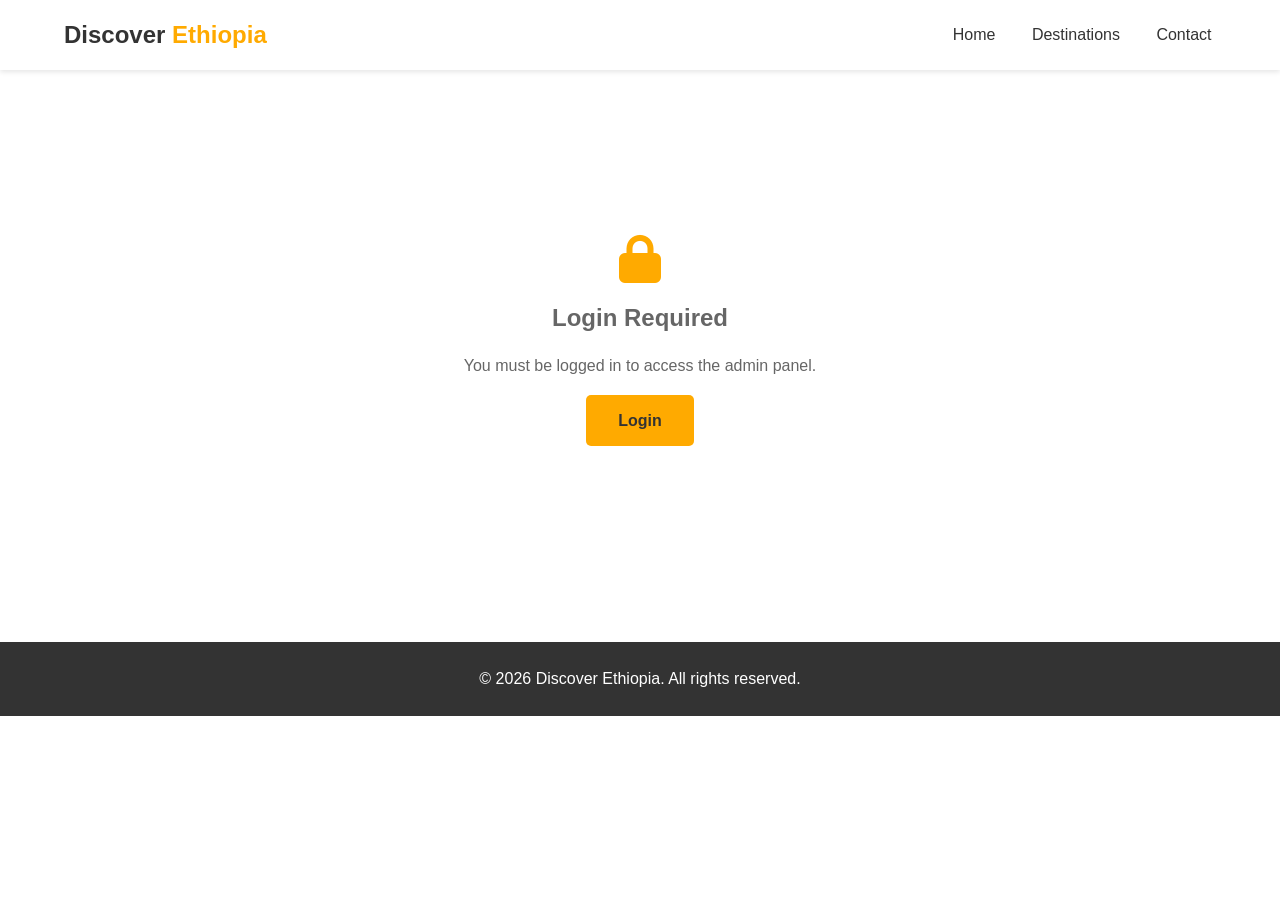
==== admin.html @ a3bb4b99 "fixed API URL in admi.html" ====
<!DOCTYPE html>
<html lang="en">
<head>
    <meta charset="UTF-8">
    <meta name="viewport" content="width=device-width, initial-scale=1.0">
    <title>Admin - Discover Ethiopia</title>
    <link rel="stylesheet" href="css/style.css">
    <link rel="stylesheet" href="https://cdnjs.cloudflare.com/ajax/libs/font-awesome/6.4.0/css/all.min.css">
</head>
<body>
    <nav>
        <div class="logo">Discover <span>Ethiopia</span></div>
        <div class="nav-links">
            <a href="index.html">Home</a>
            <a href="destinations.html">Destinations</a>
            <a href="contact.html">Contact</a>
            <div id="authNav"></div>
        </div>
    </nav>

    <!-- Access denied (shown when not logged in) -->
    <div id="accessDenied" style="display:none;" class="detail-error">
        <i class="fas fa-lock"></i>
        <h2>Login Required</h2>
        <p>You must be logged in to access the admin panel.</p>
        <a href="login.html?redirect=admin.html" class="btn">Login</a>
    </div>

    <!-- Admin panel (shown when logged in) -->
    <div id="adminPanel" style="display:none;">

        <div class="admin-header">
            <div class="admin-header-text">
                <h1><i class="fas fa-shield-alt"></i> Admin Panel</h1>
                <p>Add and manage Ethiopian destinations</p>
            </div>
            <a href="destinations.html" class="btn btn-outline">
                <i class="fas fa-eye"></i> View All Destinations
            </a>
        </div>

        <div class="admin-container">

            <!-- ── ADD PLACE FORM ── -->
            <div class="admin-form-card">
                <h2><i class="fas fa-plus-circle"></i> Add New Destination</h2>

                <div id="formSuccess" class="auth-success" style="display:none;"></div>
                <div id="formError"   class="auth-error"   style="display:none;"></div>

                <form id="addPlaceForm" class="add-place-form">
                    <div class="form-row">
                        <div class="form-group">
                            <label>Place Name *</label>
                            <input type="text" id="pName" placeholder="e.g. Lalibela" required />
                        </div>
                        <div class="form-group">
                            <label>Region *</label>
                            <input type="text" id="pRegion" placeholder="e.g. Amhara Region" required />
                        </div>
                    </div>

                    <div class="form-row">
                        <div class="form-group">
                            <label>Category *</label>
                            <select id="pCategory" required>
                                <option value="">-- Select category --</option>
                                <option value="historical">Historical Site</option>
                                <option value="natural">Natural Wonder</option>
                                <option value="cultural">Cultural Experience</option>
                            </select>
                        </div>
                        <div class="form-group">
                            <label>Best Time to Visit *</label>
                            <input type="text" id="pBestTime" placeholder="e.g. October to March" required />
                        </div>
                    </div>

                    <div class="form-group">
                        <label>Short Description *</label>
                        <textarea id="pDescription" rows="3" placeholder="Brief overview of the place (shown on cards)..." required></textarea>
                    </div>

                    <div class="form-group">
                        <label>Importance / Why Visit *</label>
                        <input type="text" id="pImportance" placeholder="e.g. UNESCO World Heritage Site" required />
                    </div>

                    <div class="form-row">
                        <div class="form-group">
                            <label>Latitude *</label>
                            <input type="number" id="pLat" step="any" placeholder="e.g. 12.0319" required />
                        </div>
                        <div class="form-group">
                            <label>Longitude *</label>
                            <input type="number" id="pLng" step="any" placeholder="e.g. 39.0474" required />
                        </div>
                    </div>

                    <div class="form-row">
                        <div class="form-group">
                            <label>Entry Fee</label>
                            <input type="text" id="pEntryFee" placeholder="e.g. $15 USD" />
                        </div>
                        <div class="form-group">
                            <label>Suggested Duration</label>
                            <input type="text" id="pDuration" placeholder="e.g. 1-2 days" />
                        </div>
                    </div>

                    <div class="form-group">
                        <label>Highlights <span class="label-hint">(comma-separated)</span></label>
                        <input type="text" id="pHighlights" placeholder="e.g. Rock churches, Ancient ruins, UNESCO site" />
                    </div>

                    <div class="form-group">
                        <label>Image Path <span class="label-hint">(relative, e.g. assets/myimage.jpg)</span></label>
                        <input type="text" id="pImage" placeholder="assets/Lalibela.jpg.jpg" />
                    </div>

                    <button type="submit" class="btn admin-submit-btn" id="submitBtn">
                        <span id="btnText"><i class="fas fa-plus"></i> Add Destination</span>
                        <span id="btnSpinner" style="display:none;"><i class="fas fa-spinner fa-spin"></i> Saving...</span>
                    </button>
                </form>
            </div>

            <!-- ── LIVE DESTINATIONS LIST ── -->
            <div class="admin-list-card">
                <div class="admin-list-header">
                    <h2><i class="fas fa-list"></i> All Destinations</h2>
                    <span class="admin-count" id="destCount">Loading...</span>
                </div>
                <div class="admin-search">
                    <i class="fas fa-search"></i>
                    <input type="text" id="adminSearch" placeholder="Search destinations..." oninput="filterList(this.value)" />
                </div>
                <div id="adminDestList" class="admin-dest-list">
                    <div class="loading"><i class="fas fa-spinner fa-spin"></i> Loading...</div>
                </div>
            </div>

        </div>
    </div>

    <footer>
        <p>© 2026 Discover Ethiopia. All rights reserved.</p>
    </footer>

    <script src="js/auth.js"></script>
    <script>
        const API = 'https://discover-ethiopia-backend.onrender.com';
        let allDestinations = [];

        // Check auth on load
        const user = getUser();
        if (!user) {
            document.getElementById('accessDenied').style.display = 'flex';
        } else {
            document.getElementById('adminPanel').style.display = 'block';
            renderAuthNav(document.getElementById('authNav'));
            loadDestinations();
        }

        // ── Load & render destination list ──
        async function loadDestinations() {
            try {
                const res = await fetch(`${API}/api/destinations`);
                allDestinations = await res.json();
                renderList(allDestinations);
                document.getElementById('destCount').textContent = `${allDestinations.length} places`;
            } catch (err) {
                document.getElementById('adminDestList').innerHTML =
                    '<p class="admin-error">Could not load destinations. Is the server running?</p>';
            }
        }

        function renderList(destinations) {
            const container = document.getElementById('adminDestList');
            if (!destinations.length) {
                container.innerHTML = '<p class="admin-empty">No destinations found.</p>';
                return;
            }
            container.innerHTML = destinations.map(d => `
                <div class="admin-dest-item" id="item-${d._id}">
                    <img src="${d.image}" alt="${d.name}" onerror="this.src='assets/Lalibela.jpg.jpg'">
                    <div class="admin-dest-info">
                        <strong>${d.name}</strong>
                        <span class="admin-cat-badge admin-cat-${d.category}">${d.category}</span>
                        <small><i class="fas fa-map-marker-alt"></i> ${d.region}</small>
                    </div>
                    <div class="admin-dest-actions">
                        <a href="place.html?id=${d._id}" target="_blank" class="admin-btn-view" title="View detail">
                            <i class="fas fa-eye"></i>
                        </a>
                        <button class="admin-btn-delete" onclick="deleteDestination('${d._id}', '${d.name.replace(/'/g,"\\'")}')">
                            <i class="fas fa-trash"></i>
                        </button>
                    </div>
                </div>
            `).join('');
        }

        function filterList(query) {
            const q = query.toLowerCase();
            const filtered = allDestinations.filter(d =>
                d.name.toLowerCase().includes(q) ||
                d.region.toLowerCase().includes(q) ||
                d.category.toLowerCase().includes(q)
            );
            renderList(filtered);
        }

        // ── Add destination form submit ──
        document.getElementById('addPlaceForm').addEventListener('submit', async function(e) {
            e.preventDefault();
            hideMessages();
            setLoading(true);

            const highlights = document.getElementById('pHighlights').value
                .split(',').map(h => h.trim()).filter(Boolean);

            const payload = {
                name:        document.getElementById('pName').value.trim(),
                region:      document.getElementById('pRegion').value.trim(),
                category:    document.getElementById('pCategory').value,
                description: document.getElementById('pDescription').value.trim(),
                importance:  document.getElementById('pImportance').value.trim(),
                bestTime:    document.getElementById('pBestTime').value.trim(),
                lat:         document.getElementById('pLat').value,
                lng:         document.getElementById('pLng').value,
                entryFee:    document.getElementById('pEntryFee').value.trim(),
                duration:    document.getElementById('pDuration').value.trim(),
                image:       document.getElementById('pImage').value.trim() || 'assets/Lalibela.jpg.jpg',
                highlights
            };

            try {
                const res = await fetch(`${API}/destinations`, {
                    method: 'POST',
                    headers: {
                        'Content-Type': 'application/json',
                        'Authorization': `Bearer ${getToken()}`
                    },
                    body: JSON.stringify(payload)
                });

                const data = await res.json();
                if (!res.ok) throw new Error(data.message || 'Failed to add destination');

                // Add to list WITHOUT page refresh
                allDestinations.unshift(data);
                renderList(allDestinations);
                document.getElementById('destCount').textContent = `${allDestinations.length} places`;

                showSuccess(`✓ "${data.name}" added successfully!`);
                document.getElementById('addPlaceForm').reset();
                document.getElementById('adminDestList').scrollIntoView({ behavior: 'smooth' });

            } catch (err) {
                showError(err.message);
            } finally {
                setLoading(false);
            }
        });

        // ── Delete destination ──
        async function deleteDestination(id, name) {
            if (!confirm(`Delete "${name}"? This cannot be undone.`)) return;

            try {
                const res = await fetch(`${API}/destinations/${id}`, {
                    method: 'DELETE',
                    headers: { 'Authorization': `Bearer ${getToken()}` }
                });
                if (!res.ok) throw new Error('Delete failed');

                // Remove from list without page refresh
                allDestinations = allDestinations.filter(d => d._id !== id);
                renderList(allDestinations);
                document.getElementById('destCount').textContent = `${allDestinations.length} places`;

            } catch (err) {
                alert('Error: ' + err.message);
            }
        }

        function setLoading(on) {
            document.getElementById('submitBtn').disabled = on;
            document.getElementById('btnText').style.display = on ? 'none' : 'inline';
            document.getElementById('btnSpinner').style.display = on ? 'inline' : 'none';
        }
        function showSuccess(msg) {
            const el = document.getElementById('formSuccess');
            el.textContent = msg; el.style.display = 'block';
            setTimeout(() => el.style.display = 'none', 4000);
        }
        function showError(msg) {
            const el = document.getElementById('formError');
            el.textContent = msg; el.style.display = 'block';
        }
        function hideMessages() {
            document.getElementById('formSuccess').style.display = 'none';
            document.getElementById('formError').style.display = 'none';
        }
    </script>
</body>
</html>
---- css/style.css ----
* {
    margin: 0;
    padding: 0;
    box-sizing: border-box;
}

body {
    font-family: Arial, sans-serif;
    line-height: 1.6;
    color: #333;
}

.gold {
    color: #ffaa00;
}

/* Navigation */
nav {
    display: flex;
    justify-content: space-between;
    align-items: center;
    padding: 1rem 5%;
    background: white;
    box-shadow: 0 2px 5px rgba(0,0,0,0.1);
}

.logo {
    font-size: 1.5rem;
    font-weight: bold;
}

.logo span {
    color: #ffaa00;
}

.nav-links a {
    margin-left: 2rem;
    text-decoration: none;
    color: #333;
    transition: color 0.3s;
}

.nav-links a:hover {
    color: #ffaa00;
}

/* Hero Section */
.hero {
    position: relative;
    min-height: 100vh;
    color: white;
    display: flex;
    flex-direction: column;
    align-items: center;
    justify-content: center;
    text-align: center;
    padding: 6rem 1.5rem 4rem;
    overflow: hidden;
}

/* ── Slideshow layers ── */
.hero-slides {
    position: absolute;
    inset: 0;
    z-index: 0;
}

.hero-slide {
    position: absolute;
    inset: 0;
    background-size: cover;
    background-position: center;
    opacity: 0;
    transition: opacity 1.2s ease;
    /* Ken Burns zoom */
    animation: kenburns 10s ease-in-out infinite alternate;
}

.hero-slide.active {
    opacity: 1;
}

@keyframes kenburns {
    from { transform: scale(1);    }
    to   { transform: scale(1.08); }
}

/* Gradient overlay on top of slides */
.hero::after {
    content: '';
    position: absolute;
    inset: 0;
    background: linear-gradient(160deg, rgba(0,0,0,0.62) 0%, rgba(0,0,0,0.32) 55%, rgba(255,140,0,0.20) 100%);
    z-index: 1;
    pointer-events: none;
}

/* ── Arrows ── */
.hero-arrow {
    position: absolute;
    top: 50%;
    transform: translateY(-50%);
    z-index: 3;
    background: rgba(255,255,255,0.12);
    border: 1.5px solid rgba(255,255,255,0.3);
    color: white;
    width: 46px;
    height: 46px;
    border-radius: 50%;
    font-size: 1rem;
    cursor: pointer;
    backdrop-filter: blur(6px);
    transition: background 0.25s, transform 0.25s;
    display: flex;
    align-items: center;
    justify-content: center;
}

.hero-arrow:hover {
    background: rgba(255,170,0,0.55);
    border-color: #ffaa00;
    transform: translateY(-50%) scale(1.1);
}

.hero-arrow-prev { left: 1.5rem; }
.hero-arrow-next { right: 1.5rem; }

/* ── Dots ── */
.hero-dots {
    position: absolute;
    bottom: 5rem;
    left: 50%;
    transform: translateX(-50%);
    z-index: 3;
    display: flex;
    gap: 0.5rem;
}

.hero-dot {
    width: 8px;
    height: 8px;
    border-radius: 50%;
    border: none;
    background: rgba(255,255,255,0.4);
    cursor: pointer;
    padding: 0;
    transition: background 0.3s, transform 0.3s;
}

.hero-dot.active {
    background: #ffaa00;
    transform: scale(1.4);
}

.hero-dot:hover { background: rgba(255,255,255,0.8); }

.hero-content {
    position: relative;
    z-index: 2;
    max-width: 780px;
}

.hero-badge {
    display: inline-flex;
    align-items: center;
    gap: 0.5rem;
    background: rgba(255,170,0,0.18);
    border: 1px solid rgba(255,170,0,0.55);
    color: #ffcc55;
    font-size: 0.85rem;
    font-weight: 600;
    letter-spacing: 0.05em;
    text-transform: uppercase;
    padding: 0.4rem 1.1rem;
    border-radius: 50px;
    margin-bottom: 1.4rem;
    backdrop-filter: blur(4px);
}

.hero h1 {
    font-size: 3.6rem;
    font-weight: 800;
    line-height: 1.15;
    margin-bottom: 1.2rem;
    text-shadow: 0 2px 20px rgba(0,0,0,0.4);
    letter-spacing: -0.01em;
}

.hero p {
    font-size: 1.15rem;
    line-height: 1.7;
    margin-bottom: 2.2rem;
    color: rgba(255,255,255,0.85);
    max-width: 560px;
    margin-left: auto;
    margin-right: auto;
}

.hero-actions {
    display: flex;
    gap: 1rem;
    justify-content: center;
    flex-wrap: wrap;
    margin-bottom: 3rem;
}

.hero-btn-primary {
    background: #ffaa00;
    color: #1a1a1a;
    padding: 0.85rem 2rem;
    font-size: 1rem;
    font-weight: 700;
    border-radius: 8px;
    display: inline-flex;
    align-items: center;
    gap: 0.5rem;
    box-shadow: 0 4px 20px rgba(255,170,0,0.45);
    text-decoration: none;
    transition: all 0.3s;
}

.hero-btn-primary:hover {
    background: #e69900;
    transform: translateY(-2px);
    box-shadow: 0 8px 28px rgba(255,170,0,0.55);
}

.hero-btn-secondary {
    background: rgba(255,255,255,0.12);
    color: white;
    padding: 0.85rem 2rem;
    font-size: 1rem;
    font-weight: 600;
    border-radius: 8px;
    border: 1.5px solid rgba(255,255,255,0.4);
    display: inline-flex;
    align-items: center;
    gap: 0.5rem;
    backdrop-filter: blur(6px);
    text-decoration: none;
    transition: all 0.3s;
}

.hero-btn-secondary:hover {
    background: rgba(255,255,255,0.22);
    border-color: rgba(255,255,255,0.7);
    transform: translateY(-2px);
}

.hero-stats {
    display: inline-flex;
    align-items: center;
    gap: 1.5rem;
    background: rgba(255,255,255,0.1);
    border: 1px solid rgba(255,255,255,0.2);
    backdrop-filter: blur(10px);
    padding: 0.9rem 2rem;
    border-radius: 50px;
}

.hero-stat {
    display: flex;
    flex-direction: column;
    align-items: center;
}

.stat-number {
    font-size: 1.6rem;
    font-weight: 800;
    color: #ffaa00;
    line-height: 1;
}

.stat-label {
    font-size: 0.72rem;
    color: rgba(255,255,255,0.7);
    text-transform: uppercase;
    letter-spacing: 0.06em;
    margin-top: 0.2rem;
}

.hero-stat-divider {
    width: 1px;
    height: 36px;
    background: rgba(255,255,255,0.25);
}

.hero-scroll-hint {
    position: absolute;
    z-index: 2;
    bottom: 2rem;
    left: 50%;
    transform: translateX(-50%);
    display: flex;
    flex-direction: column;
    align-items: center;
    gap: 0.4rem;
    font-size: 0.75rem;
    color: rgba(255,255,255,0.5);
    letter-spacing: 0.08em;
    text-transform: uppercase;
    animation: bounce 2s infinite;
    z-index: 1;
}

.hero-scroll-hint i { font-size: 0.9rem; }

@keyframes bounce {
    0%, 100% { transform: translateX(-50%) translateY(0); }
    50%       { transform: translateX(-50%) translateY(6px); }
}

/* Buttons */
.btn {
    display: inline-block;
    background: #ffaa00;
    color: #333;
    padding: 0.8rem 2rem;
    text-decoration: none;
    border-radius: 5px;
    font-weight: bold;
    border: none;
    cursor: pointer;
    transition: all 0.3s;
}

.btn:hover {
    background: #e69900;
    transform: scale(1.05);
}

/* About Section */
.about {
    text-align: center;
    padding: 4rem 1rem;
    max-width: 800px;
    margin: 0 auto;
}

.about h2 {
    margin-bottom: 1rem;
    font-size: 2rem;
}

/* Popular Destinations */
.popular {
    background: #f5f5f5;
    padding: 4rem 1rem;
    text-align: center;
}

.popular h2 {
    margin-bottom: 2rem;
    font-size: 2rem;
}

.destination-list {
    display: grid;
    grid-template-columns: repeat(auto-fit, minmax(280px, 1fr));
    gap: 2rem;
    max-width: 1200px;
    margin: 0 auto;
}

/* Destination Cards */
.destination-card {
    background: white;
    border-radius: 10px;
    overflow: hidden;
    box-shadow: 0 3px 10px rgba(0,0,0,0.1);
    transition: transform 0.3s;
}

.destination-card:hover {
    transform: translateY(-5px);
    box-shadow: 0 5px 20px rgba(255,170,0,0.3);
}

.card-image {
    height: 200px;
    overflow: hidden;
}

.card-image img {
    width: 100%;
    height: 100%;
    object-fit: cover;
}

.card-content {
    padding: 1.5rem;
    text-align: left;
}

.card-content h3 {
    color: #ffaa00;
    margin-bottom: 0.5rem;
}

.destination-meta {
    color: #666;
    font-size: 0.9rem;
    margin-bottom: 0.5rem;
}

.destination-meta i {
    color: #ffaa00;
    width: 20px;
}

/* Destinations Grid */
.destinations-grid {
    display: grid;
    grid-template-columns: repeat(auto-fit, minmax(300px, 1fr));
    gap: 2rem;
    max-width: 1200px;
    margin: 2rem auto;
    padding: 0 1rem;
}

/* Page Header */
.page-header {
    background: #ffaa00;
    color: white;
    text-align: center;
    padding: 3rem 1rem;
}

.page-header h1 {
    font-size: 2.5rem;
}

.page-header .gold {
    color: #333;
}

/* Contact Page */
.contact-container {
    display: grid;
    grid-template-columns: 1fr 1fr;
    gap: 2rem;
    max-width: 1000px;
    margin: 3rem auto;
    padding: 0 1rem;
}

.contact-info, .contact-form {
    background: #f9f9f9;
    padding: 2rem;
    border-radius: 10px;
}

.contact-info h3, .contact-form h3 {
    margin-bottom: 1.5rem;
    color: #ffaa00;
}

.contact-info p {
    margin-bottom: 1rem;
}

.contact-info i {
    color: #ffaa00;
    width: 25px;
}

.coming-soon {
    background: #fff3cd;
    padding: 1rem;
    border-radius: 5px;
    margin-top: 2rem;
}

.contact-form input,
.contact-form textarea {
    width: 100%;
    padding: 0.8rem;
    margin-bottom: 1rem;
    border: 1px solid #ddd;
    border-radius: 5px;
}

.note {
    font-size: 0.9rem;
    color: #666;
    margin-top: 1rem;
}

/* Footer */
footer {
    background: #333;
    color: white;
    text-align: center;
    padding: 1.5rem;
    margin-top: 2rem;
}

footer i {
    color: #ffaa00;
}

/* Loading */
.loading {
    text-align: center;
    padding: 2rem;
    color: #666;
}

/* Responsive */
@media (max-width: 768px) {
    .contact-container {
        grid-template-columns: 1fr;
    }
    
    .nav-links a {
        margin-left: 1rem;
    }
}

@media (max-width: 480px) {
    nav {
        flex-direction: column;
        gap: 1rem;
    }
    
    .nav-links a {
        margin: 0 0.5rem;
    }
    
    .hero h1 {
        font-size: 2.2rem;
    }

    .hero-stats {
        gap: 1rem;
        padding: 0.75rem 1.2rem;
    }

    .stat-number { font-size: 1.3rem; }

    .hero-actions { flex-direction: column; align-items: center; }

    .hero-btn-primary, .hero-btn-secondary { width: 100%; max-width: 280px; justify-content: center; }
}
/* Category Titles */
.category-title {
    grid-column: 1 / -1;
    font-size: 2rem;
    font-weight: bold;
    color: #ffaa00;
    margin: 2rem 0 1rem;
    padding-bottom: 0.5rem;
    border-bottom: 3px solid #ffaa00;
}

.category-title i {
    margin-right: 1rem;
    color: #333;
}

/* Importance badge */
.importance {
    margin-top: 1rem;
    font-size: 0.9rem;
    color: #666;
    background: #f5f5f5;
    padding: 0.5rem;
    border-radius: 5px;
}

.importance i {
    color: #ffaa00;
    margin-right: 0.5rem;
}
.count {
    font-size: 1rem;
    color: #666;
    font-weight: normal;
    margin-left: 1rem;
    background: #f0f0f0;
    padding: 0.2rem 0.8rem;
    border-radius: 20px;
}

.destinations-grid {
    display: grid;
    grid-template-columns: repeat(auto-fill, minmax(300px, 1fr));
    gap: 2rem;
    max-width: 1400px;
    margin: 0 auto;
    padding: 1rem;
}
.category-title {
    grid-column: 1 / -1;
    font-size: 2rem;
    font-weight: bold;
    color: #ffaa00;
    margin: 2rem 0 1rem;
    padding-bottom: 0.5rem;
    border-bottom: 3px solid #ffaa00;
    display: flex;
    align-items: center;
    flex-wrap: wrap;
    gap: 1rem;
}

.category-title i {
    color: #333;
}

.importance {
    margin-top: 1rem;
    font-size: 0.9rem;
    color: #666;
    background: #f5f5f5;
    padding: 0.5rem;
    border-radius: 5px;
    border-left: 3px solid #ffaa00;
}

.importance i {
    color: #ffaa00;
    margin-right: 0.5rem;
}
/* ===== Auth Nav Items ===== */
#authNav {
    display: inline-flex;
    align-items: center;
    gap: 0.5rem;
}

.nav-user {
    color: #ffaa00;
    font-weight: bold;
    margin-left: 1.5rem;
}

.nav-user i { margin-right: 0.3rem; }

.nav-logout {
    margin-left: 0.5rem;
    color: #e05252 !important;
    font-size: 0.9rem;
    text-decoration: none;
}

.nav-auth-link {
    margin-left: 1.5rem;
    color: #333;
    text-decoration: none;
    transition: color 0.3s;
}

.nav-auth-link:hover { color: #ffaa00; }

.nav-auth-btn {
    margin-left: 0.8rem;
    background: #ffaa00;
    color: #333 !important;
    padding: 0.4rem 1rem;
    border-radius: 5px;
    text-decoration: none;
    font-weight: bold;
    font-size: 0.9rem;
    transition: background 0.3s;
}

.nav-auth-btn:hover { background: #e69900; }

/* ===== View Details Button on Cards ===== */
.btn-details {
    display: block;
    text-align: center;
    margin-top: 1rem;
    background: #ffaa00;
    color: #333 !important;
    padding: 0.6rem 1rem;
    border-radius: 5px;
    text-decoration: none;
    font-weight: bold;
    font-size: 0.9rem;
    transition: all 0.3s;
}

.btn-details:hover {
    background: #e69900;
    transform: scale(1.02);
}

.btn-details i { margin-right: 0.4rem; }

/* ===== Auth Pages ===== */
.auth-page {
    min-height: calc(100vh - 140px);
    display: flex;
    align-items: center;
    justify-content: center;
    background: linear-gradient(135deg, #fff8e1 0%, #f5f5f5 100%);
    padding: 2rem 1rem;
}

.auth-card {
    background: white;
    border-radius: 16px;
    box-shadow: 0 8px 32px rgba(0,0,0,0.12);
    padding: 2.5rem 2rem;
    width: 100%;
    max-width: 420px;
}

.auth-header {
    text-align: center;
    margin-bottom: 2rem;
}

.auth-icon {
    font-size: 3rem;
    color: #ffaa00;
    margin-bottom: 0.5rem;
}

.auth-header h2 {
    font-size: 1.8rem;
    margin-bottom: 0.3rem;
    color: #333;
}

.auth-header p { color: #888; font-size: 0.95rem; }

.auth-form .form-group { margin-bottom: 1.2rem; }

.auth-form label {
    display: block;
    margin-bottom: 0.4rem;
    font-weight: bold;
    color: #555;
    font-size: 0.9rem;
}

.auth-form label i {
    color: #ffaa00;
    margin-right: 0.4rem;
    width: 14px;
}

.auth-form input {
    width: 100%;
    padding: 0.75rem 1rem;
    border: 2px solid #e0e0e0;
    border-radius: 8px;
    font-size: 1rem;
    transition: border-color 0.3s;
    outline: none;
}

.auth-form input:focus { border-color: #ffaa00; }

.password-wrap {
    position: relative;
    display: flex;
    align-items: center;
}

.password-wrap input { padding-right: 3rem; }

.toggle-password {
    position: absolute;
    right: 0.75rem;
    background: none;
    border: none;
    color: #aaa;
    cursor: pointer;
    font-size: 1rem;
    padding: 0;
    transition: color 0.2s;
}

.toggle-password:hover { color: #ffaa00; }

.auth-btn {
    width: 100%;
    padding: 0.85rem;
    font-size: 1rem;
    border-radius: 8px;
    margin-top: 0.5rem;
    cursor: pointer;
    border: none;
}

.auth-error {
    background: #fde8e8;
    color: #c0392b;
    border: 1px solid #f5c6cb;
    border-radius: 8px;
    padding: 0.75rem 1rem;
    margin-bottom: 1rem;
    font-size: 0.9rem;
}

.auth-success {
    background: #e8f8e8;
    color: #27ae60;
    border: 1px solid #c3e6cb;
    border-radius: 8px;
    padding: 0.75rem 1rem;
    margin-bottom: 1rem;
    font-size: 0.9rem;
}

.auth-footer {
    text-align: center;
    margin-top: 1.5rem;
    color: #888;
    font-size: 0.95rem;
}

.auth-footer a {
    color: #ffaa00;
    font-weight: bold;
    text-decoration: none;
}

.auth-footer a:hover { text-decoration: underline; }

/* ===== Place Detail Page ===== */
.detail-loading, .detail-error {
    display: flex;
    flex-direction: column;
    align-items: center;
    justify-content: center;
    min-height: 60vh;
    gap: 1rem;
    color: #666;
}

.detail-error i { font-size: 3rem; color: #ffaa00; }

.spinner {
    width: 40px;
    height: 40px;
    border: 4px solid #f0f0f0;
    border-top-color: #ffaa00;
    border-radius: 50%;
    animation: spin 0.8s linear infinite;
}

@keyframes spin { to { transform: rotate(360deg); } }

.detail-hero {
    height: 420px;
    background-size: cover;
    background-position: center;
    position: relative;
    display: flex;
    align-items: flex-end;
}

.detail-hero-overlay {
    width: 100%;
    padding: 2rem 5%;
    background: linear-gradient(transparent, rgba(0,0,0,0.75));
}

.detail-category-badge {
    display: inline-block;
    background: #ffaa00;
    color: #333;
    padding: 0.3rem 1rem;
    border-radius: 20px;
    font-size: 0.85rem;
    font-weight: bold;
    margin-bottom: 0.5rem;
}

.detail-hero-text h1 {
    color: white;
    font-size: 2.5rem;
    margin-bottom: 0.5rem;
    text-shadow: 0 2px 8px rgba(0,0,0,0.5);
}

.detail-region { color: #ddd; font-size: 1.1rem; }
.detail-region i { color: #ffaa00; margin-right: 0.4rem; }

.detail-container {
    display: grid;
    grid-template-columns: 1fr 360px;
    gap: 2rem;
    max-width: 1200px;
    margin: 2rem auto;
    padding: 0 1.5rem;
}

.quick-facts {
    display: grid;
    grid-template-columns: repeat(auto-fit, minmax(180px, 1fr));
    gap: 1rem;
    background: #fff8e1;
    border: 2px solid #ffaa00;
    border-radius: 12px;
    padding: 1.2rem;
    margin-bottom: 2rem;
}

.fact-item {
    display: flex;
    align-items: flex-start;
    gap: 0.75rem;
}

.fact-item > i {
    color: #ffaa00;
    font-size: 1.4rem;
    margin-top: 0.15rem;
    flex-shrink: 0;
}

.fact-label {
    display: block;
    font-size: 0.75rem;
    color: #888;
    text-transform: uppercase;
    letter-spacing: 0.5px;
    margin-bottom: 0.15rem;
}

.fact-value {
    display: block;
    font-weight: bold;
    color: #333;
    font-size: 0.95rem;
}

.detail-section { margin-bottom: 2rem; }

.detail-section h2 {
    font-size: 1.4rem;
    color: #333;
    margin-bottom: 1rem;
    border-bottom: 2px solid #ffaa00;
    padding-bottom: 0.5rem;
}

.detail-section h2 i { color: #ffaa00; margin-right: 0.5rem; }

.detail-short-desc {
    font-size: 1.1rem;
    color: #555;
    margin-bottom: 1rem;
    font-style: italic;
}

.detail-long-desc {
    color: #444;
    line-height: 1.8;
    font-size: 1rem;
}

.highlights-list {
    list-style: none;
    display: grid;
    grid-template-columns: repeat(auto-fill, minmax(200px, 1fr));
    gap: 0.6rem;
}

.highlights-list li {
    background: #f9f9f9;
    padding: 0.5rem 0.75rem;
    border-radius: 6px;
    border-left: 3px solid #ffaa00;
    font-size: 0.95rem;
    color: #444;
}

.highlights-list li i { color: #27ae60; margin-right: 0.4rem; }

.detail-actions {
    display: flex;
    gap: 1rem;
    flex-wrap: wrap;
    margin-top: 2rem;
}

.btn-outline {
    background: white;
    color: #ffaa00;
    border: 2px solid #ffaa00;
    padding: 0.7rem 1.5rem;
    border-radius: 5px;
    text-decoration: none;
    font-weight: bold;
    transition: all 0.3s;
    display: inline-flex;
    align-items: center;
    gap: 0.4rem;
}

.btn-outline:hover { background: #ffaa00; color: #333; }

/* Map Card */
.map-card {
    background: white;
    border-radius: 12px;
    box-shadow: 0 4px 16px rgba(0,0,0,0.1);
    overflow: hidden;
    position: sticky;
    top: 1rem;
}

.map-card h3 {
    padding: 1rem 1.2rem;
    color: #ffaa00;
    font-size: 1.1rem;
    border-bottom: 1px solid #f0f0f0;
}

.map-card h3 i { margin-right: 0.5rem; }

#map {
    height: 320px;
    width: 100%;
}

.map-coords {
    padding: 0.6rem 1.2rem;
    font-size: 0.8rem;
    color: #888;
    background: #f9f9f9;
    border-top: 1px solid #f0f0f0;
    font-family: monospace;
}

/* Responsive: detail page */
@media (max-width: 900px) {
    .detail-container { grid-template-columns: 1fr; }
    .detail-sidebar { order: -1; }
    .map-card { position: static; }
    #map { height: 260px; }
    .detail-hero { height: 280px; }
    .detail-hero-text h1 { font-size: 1.8rem; }
}

@media (max-width: 600px) {
    .auth-card { padding: 2rem 1.2rem; }
    .quick-facts { grid-template-columns: 1fr 1fr; }
}

/* ===== Admin Nav Link ===== */
.nav-admin-link {
    margin-left: 0.8rem;
    color: #ffaa00 !important;
    font-weight: bold;
    text-decoration: none;
    font-size: 0.9rem;
    transition: color 0.3s;
}
.nav-admin-link:hover { color: #e69900 !important; }

/* ===== Admin Page ===== */
.admin-header {
    background: linear-gradient(135deg, #1a1a2e 0%, #16213e 100%);
    color: white;
    padding: 2.5rem 5%;
    display: flex;
    align-items: center;
    justify-content: space-between;
    flex-wrap: wrap;
    gap: 1rem;
}

.admin-header h1 {
    font-size: 2rem;
    margin-bottom: 0.3rem;
}

.admin-header h1 i { color: #ffaa00; margin-right: 0.5rem; }
.admin-header p { color: rgba(255,255,255,0.65); margin: 0; }

.admin-container {
    display: grid;
    grid-template-columns: 1fr 1fr;
    gap: 2rem;
    max-width: 1300px;
    margin: 2rem auto;
    padding: 0 2rem;
}

/* ── Form card ── */
.admin-form-card,
.admin-list-card {
    background: white;
    border-radius: 12px;
    box-shadow: 0 4px 20px rgba(0,0,0,0.08);
    padding: 2rem;
}

.admin-form-card h2,
.admin-list-card h2 {
    font-size: 1.25rem;
    color: #333;
    margin-bottom: 1.5rem;
    padding-bottom: 0.75rem;
    border-bottom: 2px solid #ffaa00;
}

.admin-form-card h2 i,
.admin-list-card h2 i { color: #ffaa00; margin-right: 0.5rem; }

.add-place-form .form-row {
    display: grid;
    grid-template-columns: 1fr 1fr;
    gap: 1rem;
}

.add-place-form .form-group {
    margin-bottom: 1rem;
}

.add-place-form label {
    display: block;
    font-size: 0.85rem;
    font-weight: 600;
    color: #555;
    margin-bottom: 0.35rem;
}

.label-hint {
    font-weight: normal;
    color: #999;
    font-size: 0.78rem;
}

.add-place-form input,
.add-place-form select,
.add-place-form textarea {
    width: 100%;
    padding: 0.65rem 0.9rem;
    border: 2px solid #e0e0e0;
    border-radius: 8px;
    font-size: 0.95rem;
    transition: border-color 0.3s;
    outline: none;
    font-family: inherit;
}

.add-place-form input:focus,
.add-place-form select:focus,
.add-place-form textarea:focus { border-color: #ffaa00; }

.admin-submit-btn {
    width: 100%;
    margin-top: 0.5rem;
    padding: 0.85rem;
    font-size: 1rem;
    border-radius: 8px;
    border: none;
    cursor: pointer;
}

/* ── Destination list ── */
.admin-list-header {
    display: flex;
    justify-content: space-between;
    align-items: center;
    margin-bottom: 1rem;
}

.admin-count {
    background: #ffaa00;
    color: #333;
    font-weight: bold;
    font-size: 0.8rem;
    padding: 0.25rem 0.8rem;
    border-radius: 20px;
}

.admin-search {
    position: relative;
    margin-bottom: 1rem;
}

.admin-search i {
    position: absolute;
    left: 0.85rem;
    top: 50%;
    transform: translateY(-50%);
    color: #aaa;
}

.admin-search input {
    width: 100%;
    padding: 0.6rem 0.9rem 0.6rem 2.4rem;
    border: 2px solid #e0e0e0;
    border-radius: 8px;
    font-size: 0.9rem;
    outline: none;
    transition: border-color 0.3s;
}

.admin-search input:focus { border-color: #ffaa00; }

.admin-dest-list {
    max-height: 560px;
    overflow-y: auto;
    display: flex;
    flex-direction: column;
    gap: 0.6rem;
}

.admin-dest-item {
    display: flex;
    align-items: center;
    gap: 0.85rem;
    padding: 0.75rem;
    border: 1px solid #f0f0f0;
    border-radius: 10px;
    transition: box-shadow 0.2s;
}

.admin-dest-item:hover { box-shadow: 0 2px 10px rgba(0,0,0,0.08); }

.admin-dest-item img {
    width: 58px;
    height: 48px;
    object-fit: cover;
    border-radius: 6px;
    flex-shrink: 0;
}

.admin-dest-info {
    flex: 1;
    min-width: 0;
    display: flex;
    flex-direction: column;
    gap: 0.15rem;
}

.admin-dest-info strong {
    font-size: 0.95rem;
    color: #333;
    white-space: nowrap;
    overflow: hidden;
    text-overflow: ellipsis;
}

.admin-dest-info small { color: #888; font-size: 0.78rem; }

.admin-cat-badge {
    font-size: 0.7rem;
    font-weight: bold;
    padding: 0.15rem 0.5rem;
    border-radius: 20px;
    width: fit-content;
    text-transform: uppercase;
    letter-spacing: 0.04em;
}

.admin-cat-historical { background: #fff3cd; color: #856404; }
.admin-cat-natural    { background: #d1f5d3; color: #1a6b24; }
.admin-cat-cultural   { background: #dde8ff; color: #1a3a8a; }

.admin-dest-actions {
    display: flex;
    gap: 0.4rem;
    flex-shrink: 0;
}

.admin-btn-view,
.admin-btn-delete {
    width: 34px;
    height: 34px;
    border-radius: 7px;
    border: none;
    cursor: pointer;
    display: flex;
    align-items: center;
    justify-content: center;
    font-size: 0.85rem;
    transition: all 0.2s;
    text-decoration: none;
}

.admin-btn-view {
    background: #e8f4fd;
    color: #1a6fb5;
}
.admin-btn-view:hover { background: #1a6fb5; color: white; }

.admin-btn-delete {
    background: #fde8e8;
    color: #c0392b;
}
.admin-btn-delete:hover { background: #c0392b; color: white; }

.admin-empty,
.admin-error {
    text-align: center;
    color: #888;
    padding: 2rem;
    font-size: 0.95rem;
}

.admin-error { color: #c0392b; }

/* Responsive admin */
@media (max-width: 900px) {
    .admin-container { grid-template-columns: 1fr; }
    .add-place-form .form-row { grid-template-columns: 1fr; }
    .admin-header { flex-direction: column; align-items: flex-start; }
}
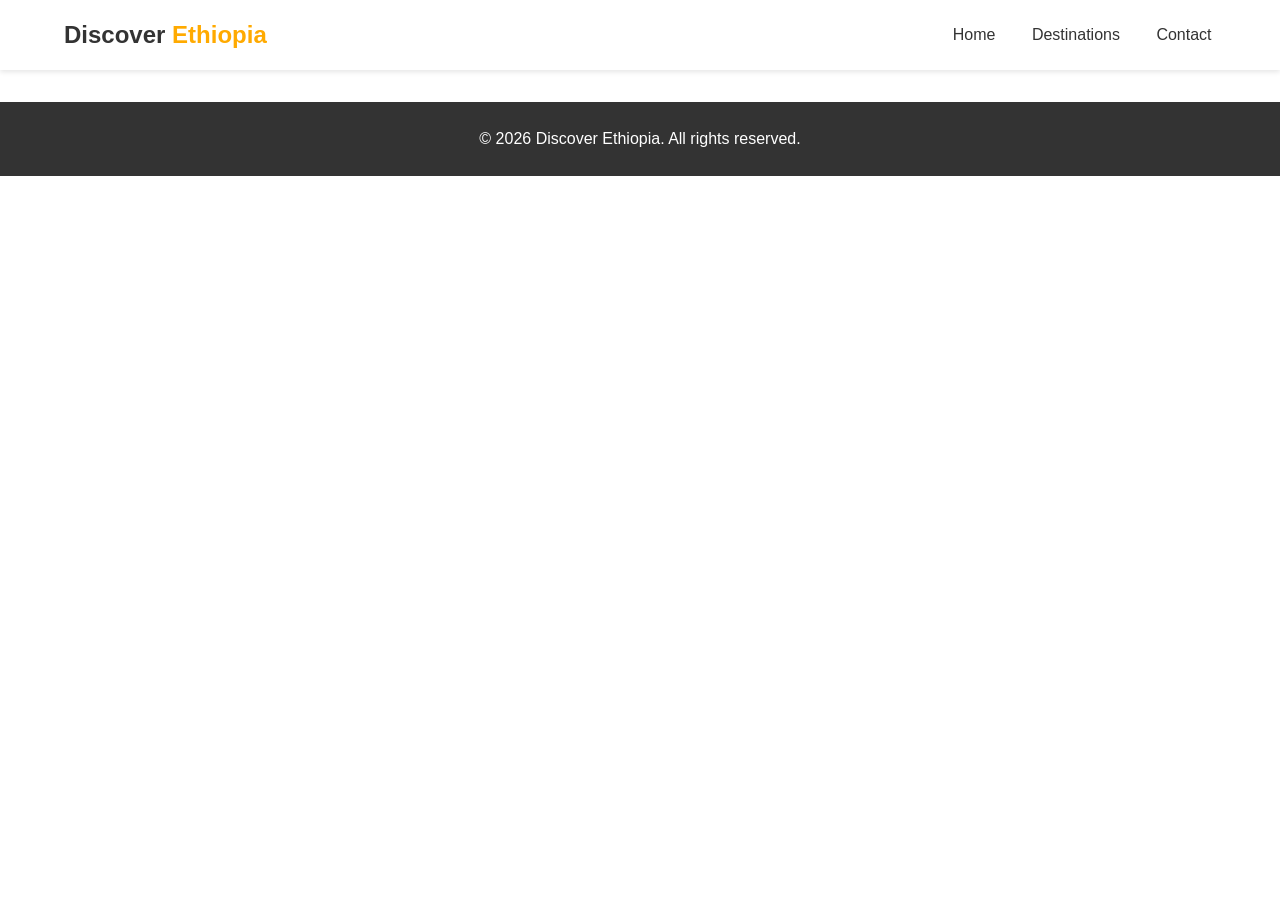
==== commit 412286c2: "add owner-only restriction to admin panel" ====
--- a/admin.html
+++ b/admin.html
@@ -162,6 +162,23 @@
             loadDestinations();
         }
 
+         // Check if current user is the owner
+const user = getUser();
+const OWNER_EMAIL = 'demo-admin@discoverethiopia.com'; 
+
+// Get the "Add New Destination" form section
+const addFormSection = document.querySelector('.admin-form-card');
+
+// If user is NOT the owner, hide the form
+if (addFormSection) {
+    if (user && user.email === OWNER_EMAIL) {
+        // You are the owner - show the form
+        addFormSection.style.display = 'block';
+    } else {
+        // Not the owner - hide the form
+        addFormSection.style.display = 'none';
+    }
+}
         // ── Load & render destination list ──
         async function loadDestinations() {
             try {
@@ -190,7 +207,7 @@
                         <small><i class="fas fa-map-marker-alt"></i> ${d.region}</small>
                     </div>
                     <div class="admin-dest-actions">
-                        <a href="place.html?id=${d._id}" target="_blank" class="admin-btn-view" title="View detail">
+                        <a href="place.html?name=${d.name}" target="_blank" class="admin-btn-view" title="View detail">
                             <i class="fas fa-eye"></i>
                         </a>
                         <button class="admin-btn-delete" onclick="deleteDestination('${d._id}', '${d.name.replace(/'/g,"\\'")}')">
@@ -200,7 +217,6 @@
                 </div>
             `).join('');
         }
-
         function filterList(query) {
             const q = query.toLowerCase();
             const filtered = allDestinations.filter(d =>
@@ -236,7 +252,7 @@
             };
 
             try {
-                const res = await fetch(`${API}/destinations`, {
+                const res = await fetch(`${API}/api/destinations`, {
                     method: 'POST',
                     headers: {
                         'Content-Type': 'application/json',
@@ -269,7 +285,7 @@
             if (!confirm(`Delete "${name}"? This cannot be undone.`)) return;
 
             try {
-                const res = await fetch(`${API}/destinations/${id}`, {
+                const res = await fetch(`${API}/api/destinations/${id}`, {
                     method: 'DELETE',
                     headers: { 'Authorization': `Bearer ${getToken()}` }
                 });
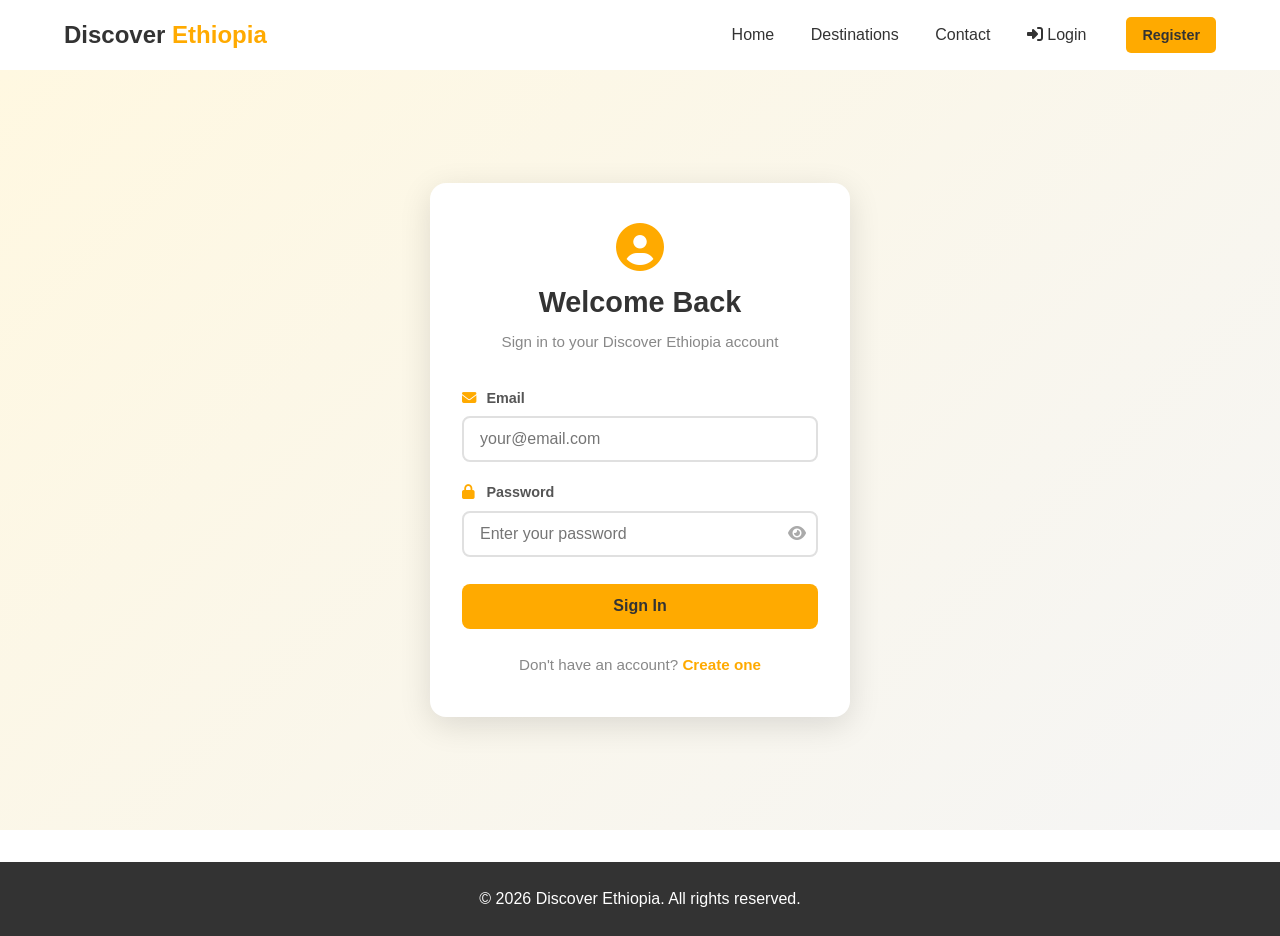
==== commit e76733d4: "allow all users to view admin list, restrict add form to owner only" ====
--- a/admin.html
+++ b/admin.html
@@ -162,24 +162,44 @@
             loadDestinations();
         }
 
-         // Check if current user is the owner
-const user = getUser();
-const OWNER_EMAIL = 'demo-admin@discoverethiopia.com'; 
-
-// Get the "Add New Destination" form section
-const addFormSection = document.querySelector('.admin-form-card');
-
-// If user is NOT the owner, hide the form
-if (addFormSection) {
-    if (user && user.email === OWNER_EMAIL) {
-        // You are the owner - show the form
-        addFormSection.style.display = 'block';
+         
+    
+// ==========================================
+//  ADMIN PANEL LOGIC
+// ==========================================
+
+(async function initAdminPanel() {
+    const user = await getUser(); // Support async
+    const OWNER_EMAIL = 'demo-admin@discoverethiopia.com';
+    
+    const adminPanel = document.getElementById('adminPanel');
+    if (!adminPanel) return;
+    
+    if (user) {
+        adminPanel.style.display = 'block';
+        
+        // Owner-only features
+        const addFormSection = document.querySelector('.admin-form-card');
+        if (addFormSection) {
+            addFormSection.style.display = 
+                user.email === OWNER_EMAIL ? 'block' : 'none';
+        }
+        
+        await loadDestinations(); // Wait for data to load
     } else {
-        // Not the owner - hide the form
-        addFormSection.style.display = 'none';
+        // Preserve return URL
+        const returnUrl = encodeURIComponent('admin.html');
+        window.location.href = `login.html?redirect=${returnUrl}`;
+        return;
     }
-}
-        // ── Load & render destination list ──
+    
+    // Update navigation
+    const navElement = document.getElementById('authNav');
+    if (navElement && typeof renderAuthNav === 'function') {
+        renderAuthNav(navElement);
+    }
+})();
+        
         async function loadDestinations() {
             try {
                 const res = await fetch(`${API}/api/destinations`);
